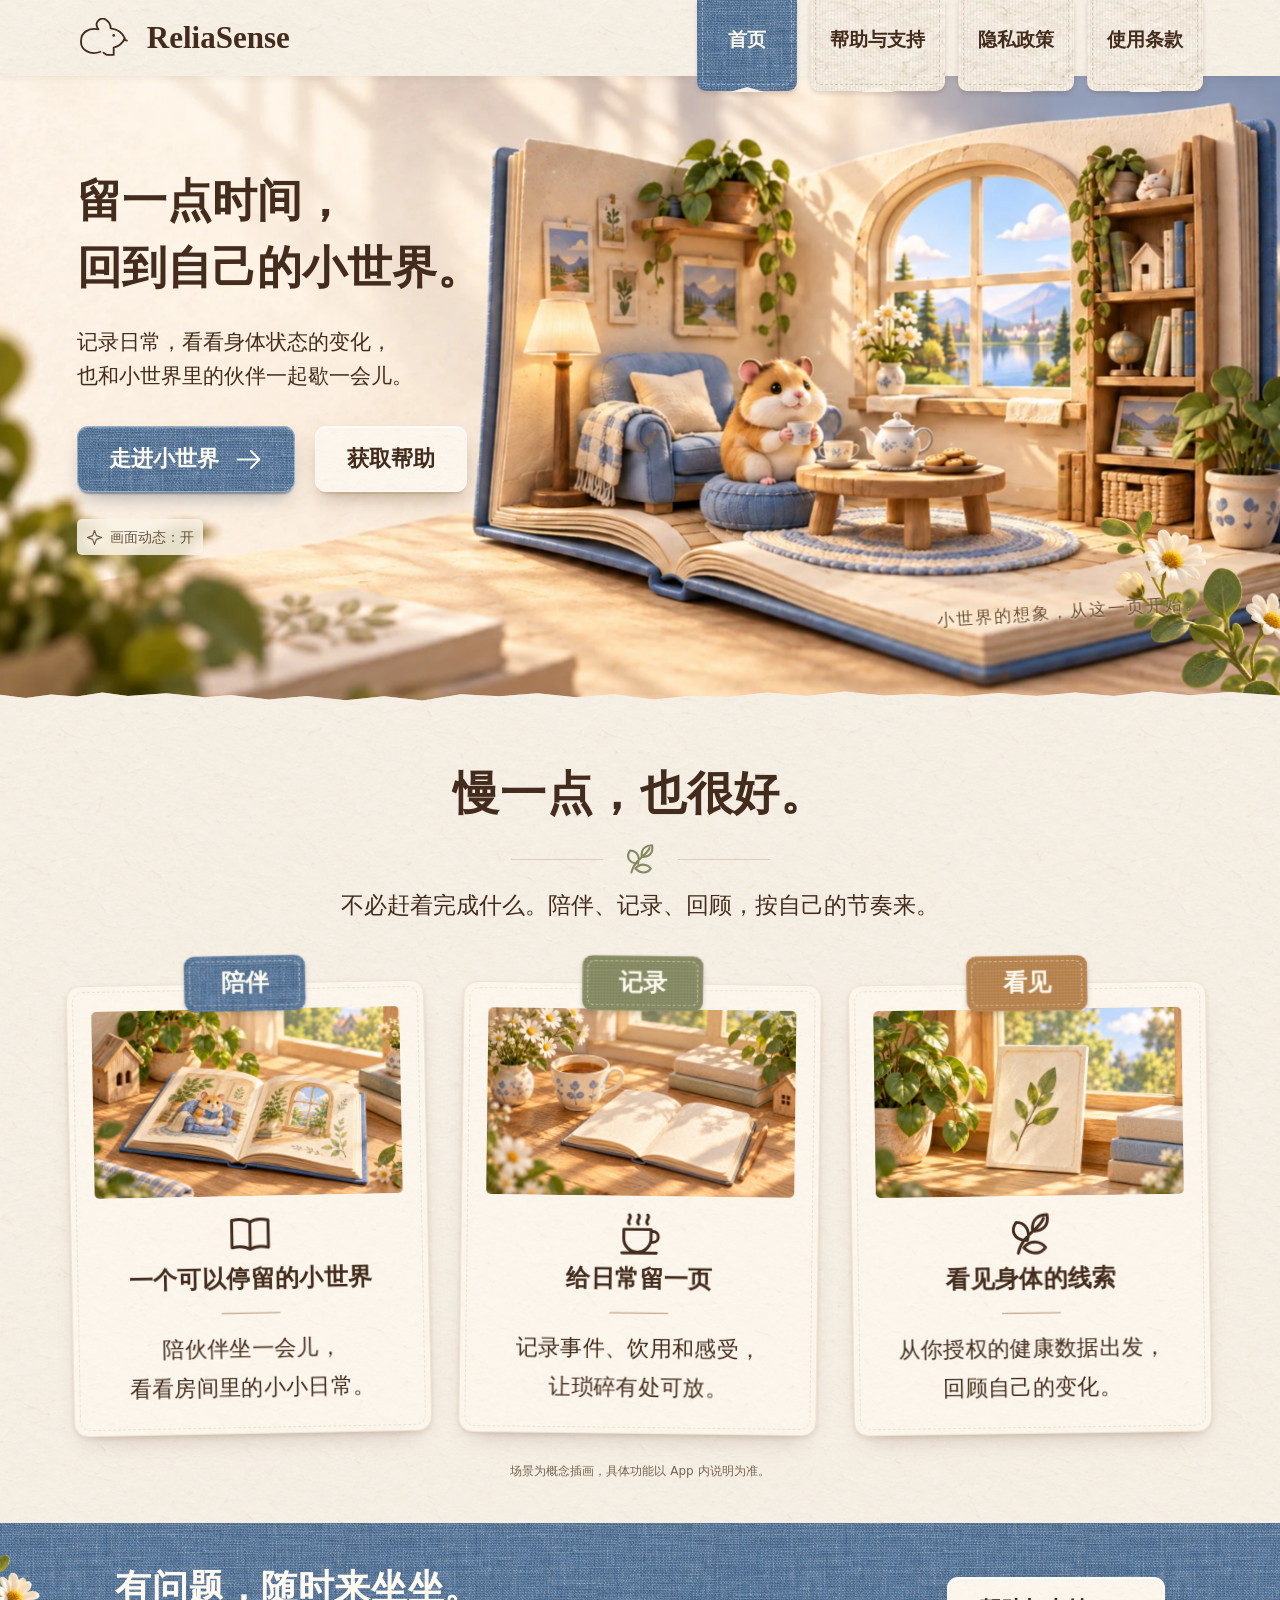
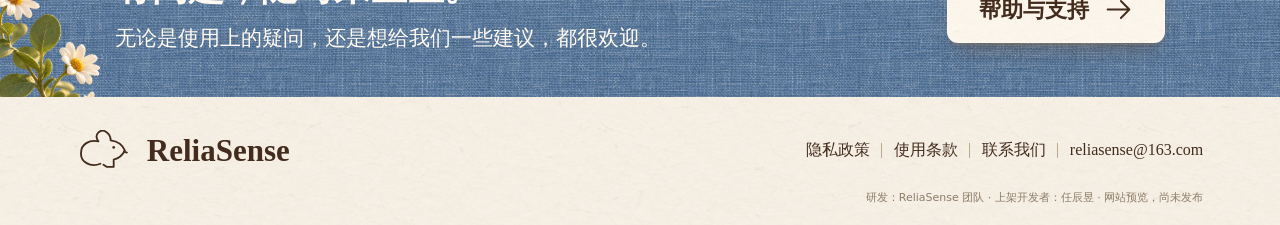
==== index.html @ 0015ffad "初始化独立 GitHub Pages 发布包" ====
<!doctype html>
<html lang="zh-CN"><head><meta charset="utf-8"><meta name="viewport" content="width=device-width,initial-scale=1"><meta name="theme-color" content="#f7f1e7"><meta name="description" content="给日常留一页，和伙伴一起歇一会儿。了解 ReliaSense，获取帮助与隐私说明。"><meta name="robots" content="noindex,nofollow"><title>回到自己的小世界 · ReliaSense</title><link rel="icon" href="./assets/favicon.svg" type="image/svg+xml"><link rel="stylesheet" href="./assets/site.css"><script defer src="./assets/site.js"></script></head>
<body data-page="home"><a class="skip-link" href="#main">跳到正文</a><header class="site-header"><div class="header-inner"><a class="brand" href="./" aria-label="ReliaSense 首页"><svg class="icon " viewBox="0 0 52 40" fill="none" stroke="currentColor" stroke-width="1.8" stroke-linecap="round" stroke-linejoin="round" aria-hidden="true"><path d="M23 33c-10 4-20-2-19-11 0-8 8-13 17-11-5-7 2-13 8-9 3 2 4 5 4 8 8 1 12 5 14 10-3 6-7 8-11 9v7h-7l-3-2"/><circle cx="36" cy="17" r="1.3" fill="currentColor" stroke="none"/><path d="m46 21 3 1"/></svg><span>ReliaSense</span></a><nav aria-label="主导航"><a class="bookmark selected" href="./" aria-current="page"><span>首页</span></a><a class="bookmark " href="./support/"><span>帮助与支持</span></a><a class="bookmark " href="./privacy/"><span>隐私政策</span></a><a class="bookmark " href="./terms/"><span>使用条款</span></a></nav></div></header>

<main id="main"><section class="hero scene" aria-labelledby="hero-title">
<div class="scene-art" aria-hidden="true"><img class="hero-image" src="./assets/hero-room.webp" width="1536" height="1024" alt="" fetchpriority="high"><div class="sun-dust"><i style="--i:0"></i><i style="--i:1"></i><i style="--i:2"></i><i style="--i:3"></i><i style="--i:4"></i><i style="--i:5"></i><i style="--i:6"></i><i style="--i:7"></i><i style="--i:8"></i></div><div class="steam"><i></i><i></i><i></i></div></div>
<img class="scene-foreground" src="./assets/foreground.webp" width="1024" height="1024" alt="" aria-hidden="true">
<div class="hero-content"><h1 id="hero-title">留一点时间，<br>回到自己的小世界。</h1><p>记录日常，看看身体状态的变化，<br class="desktop-break">也和小世界里的伙伴一起歇一会儿。</p><div class="hero-actions"><a href="#little-world" class="magnet blue" ><span class="button-surface"></span><span class="button-label">走进小世界<svg class="icon " viewBox="0 0 24 24" fill="none" stroke="currentColor" stroke-width="1.6" stroke-linecap="round" stroke-linejoin="round" aria-hidden="true"><path d="M3 12h18M14 5l7 7-7 7"/></svg></span></a><a href="./support/" class="magnet ivory" ><span class="button-surface"></span><span class="button-label">获取帮助</span></a></div><div class="motion-controls" hidden><button class="quiet-button" type="button" data-motion-toggle aria-pressed="true"><svg class="icon " viewBox="0 0 24 24" fill="none" stroke="currentColor" stroke-width="1.6" stroke-linecap="round" stroke-linejoin="round" aria-hidden="true"><path d="m12 2 2.6 7.4L22 12l-7.4 2.6L12 22l-2.6-7.4L2 12l7.4-2.6Z"/></svg><span data-motion-label>画面动态：开</span></button><button class="quiet-button tilt-button" type="button" data-tilt-toggle aria-pressed="false" aria-describedby="tilt-status"><svg class="icon " viewBox="0 0 24 24" fill="none" stroke="currentColor" stroke-width="1.6" stroke-linecap="round" stroke-linejoin="round" aria-hidden="true"><rect x="7" y="2" width="11" height="19" rx="2" transform="rotate(15 12 12)"/><path d="M2 8v6l3-2m17 4v-6l-3 2"/></svg><span>开启倾斜视角</span></button><p id="tilt-status" class="tilt-status" role="status"></p></div></div>
<p class="art-caption">小世界的想象，从这一页开始。</p>
</section>
<section class="features torn-paper" id="little-world" aria-labelledby="features-title"><div class="section-heading" data-reveal><h2 id="features-title">慢一点，也很好。</h2><div class="flourish"><svg class="icon " viewBox="0 0 24 24" fill="none" stroke="currentColor" stroke-width="1.6" stroke-linecap="round" stroke-linejoin="round" aria-hidden="true"><path d="M5 22C7 12 17 9 19 3M10 15C2 15 1 9 4 5c5 0 8 5 6 10Zm3-5c-1-7 4-9 8-9 1 6-2 9-8 9Zm-5 9c4-5 10-3 12 0-3 4-8 4-12 0Z"/></svg></div><p>不必赶着完成什么。陪伴、记录、回顾，按自己的节奏来。</p></div><div class="feature-grid">
<article class="feature-card" data-reveal style="--card-angle:-1.1deg;--reveal-delay:0ms"><div class="card-inner" data-tilt-card><span class="cloth-tab blue">陪伴</span><div class="card-art"><img src="./assets/companion.webp" width="1536" height="1024" alt="一本展开的小书，伙伴在窗边阅读" loading="lazy" decoding="async"></div><div class="card-copy"><svg class="icon " viewBox="0 0 24 24" fill="none" stroke="currentColor" stroke-width="1.6" stroke-linecap="round" stroke-linejoin="round" aria-hidden="true"><path d="M12 5c-3-2-6-2-10-1v15c4-1 7-1 10 1 3-2 6-2 10-1V4c-4-1-7-1-10 1Zm0 0v15"/></svg><h3>一个可以停留的小世界</h3><div class="tiny-rule"></div><p>陪伙伴坐一会儿，<br>看看房间里的小小日常。</p></div></div></article><article class="feature-card" data-reveal style="--card-angle:0.7deg;--reveal-delay:90ms"><div class="card-inner" data-tilt-card><span class="cloth-tab sage">记录</span><div class="card-art"><img src="./assets/journal.webp" width="1536" height="1024" alt="阳光下的茶杯、雏菊和打开的日记" loading="lazy" decoding="async"></div><div class="card-copy"><svg class="icon " viewBox="0 0 24 24" fill="none" stroke="currentColor" stroke-width="1.6" stroke-linecap="round" stroke-linejoin="round" aria-hidden="true"><path d="M3 9h15v5a7.5 7.5 0 0 1-15 0V9Zm15 1h1a3 3 0 0 1 0 6h-1M2 22h19M6 6c-2-2 2-3 0-5m5 5c-2-2 2-3 0-5m5 5c-2-2 2-3 0-5"/></svg><h3>给日常留一页</h3><div class="tiny-rule"></div><p>记录事件、饮用和感受，<br>让琐碎有处可放。</p></div></div></article><article class="feature-card" data-reveal style="--card-angle:-0.8deg;--reveal-delay:180ms"><div class="card-inner" data-tilt-card><span class="cloth-tab ochre">看见</span><div class="card-art"><img src="./assets/leaf.webp" width="1536" height="1024" alt="窗边的绿植和一张植物画" loading="lazy" decoding="async"></div><div class="card-copy"><svg class="icon " viewBox="0 0 24 24" fill="none" stroke="currentColor" stroke-width="1.6" stroke-linecap="round" stroke-linejoin="round" aria-hidden="true"><path d="M5 22C7 12 17 9 19 3M10 15C2 15 1 9 4 5c5 0 8 5 6 10Zm3-5c-1-7 4-9 8-9 1 6-2 9-8 9Zm-5 9c4-5 10-3 12 0-3 4-8 4-12 0Z"/></svg><h3>看见身体的线索</h3><div class="tiny-rule"></div><p>从你授权的健康数据出发，<br>回顾自己的变化。</p></div></div></article>
</div><p class="illustration-note">场景为概念插画，具体功能以 App 内说明为准。</p></section>
<section class="support-band" aria-labelledby="help-title"><img src="./assets/foreground.webp" width="1024" height="1024" alt="" aria-hidden="true" loading="lazy"><div><h2 id="help-title">有问题，随时来坐坐。</h2><p>无论是使用上的疑问，还是想给我们一些建议，都很欢迎。</p></div><a href="./support/" class="magnet ivory" ><span class="button-surface"></span><span class="button-label">帮助与支持<svg class="icon " viewBox="0 0 24 24" fill="none" stroke="currentColor" stroke-width="1.6" stroke-linecap="round" stroke-linejoin="round" aria-hidden="true"><path d="M3 12h18M14 5l7 7-7 7"/></svg></span></a></section></main>
<footer class="site-footer"><div class="footer-inner"><a class="brand" href="./"><svg class="icon " viewBox="0 0 52 40" fill="none" stroke="currentColor" stroke-width="1.8" stroke-linecap="round" stroke-linejoin="round" aria-hidden="true"><path d="M23 33c-10 4-20-2-19-11 0-8 8-13 17-11-5-7 2-13 8-9 3 2 4 5 4 8 8 1 12 5 14 10-3 6-7 8-11 9v7h-7l-3-2"/><circle cx="36" cy="17" r="1.3" fill="currentColor" stroke="none"/><path d="m46 21 3 1"/></svg><span>ReliaSense</span></a><div class="footer-links"><a href="./privacy/">隐私政策</a><a href="./terms/">使用条款</a><a href="./support/">联系我们</a><a href="mailto:reliasense@163.com">reliasense@163.com</a></div></div><p class="preview-caption">研发：ReliaSense 团队 · 上架开发者：任辰昱 · 网站预览，尚未发布</p></footer><div class="cursor-halo" aria-hidden="true"></div><div class="toast" role="status" aria-live="polite" aria-atomic="true"></div></body></html>
---- assets/site.css ----
:root{--paper:#f7f1e7;--surface:#fffaf1;--ink:#432c1d;--muted:#766451;--line:#dfd1be;--blue:#57749b;--sage:#83885e;--ochre:#b78148;--serif:'Songti SC','STSong','Noto Serif CJK SC',Georgia,serif;--sans:'PingFang SC','Microsoft YaHei',system-ui,sans-serif;--shadow:0 12px 24px -14px #70503965,0 2px 4px #70503922;--grain:url("data:image/svg+xml,%3Csvg xmlns='http://www.w3.org/2000/svg' width='180' height='180'%3E%3Cfilter id='n'%3E%3CfeTurbulence type='fractalNoise' baseFrequency='.78' numOctaves='3' stitchTiles='stitch'/%3E%3CfeColorMatrix type='saturate' values='0'/%3E%3C/filter%3E%3Cpath fill='%23000' opacity='.11' filter='url(%23n)' d='M0 0h180v180H0z'/%3E%3C/svg%3E");--cloth:repeating-linear-gradient(0deg,#fff1 0 1px,transparent 1px 3px),repeating-linear-gradient(90deg,#00000009 0 1px,transparent 1px 3px)}
*{box-sizing:border-box}html{scroll-behavior:smooth;scroll-padding-top:112px}body{margin:0;color:var(--ink);background:var(--paper);background-image:var(--grain);font-family:var(--sans);font-size:17px;line-height:1.8}h1,h2,h3,p{margin:0}h1,h2,h3{font-family:var(--serif);font-weight:700;line-height:1.45;letter-spacing:.015em}a{color:inherit;text-decoration:none}button,input{font:inherit;color:inherit}button{cursor:pointer}button,a,input{-webkit-tap-highlight-color:transparent}button:disabled{cursor:default;opacity:.55}img{display:block;max-width:100%;height:auto}svg{flex-shrink:0}.icon{display:inline-block;width:24px;height:24px;vertical-align:middle}a:focus-visible,button:focus-visible,summary:focus-visible,input:focus-visible{outline:3px solid var(--blue);outline-offset:6px}::selection{color:#fff;background:var(--blue)}[hidden]{display:none!important}.sr-only{position:absolute;width:1px;height:1px;overflow:hidden;clip-path:inset(50%);white-space:nowrap}.skip-link{position:fixed;top:8px;left:16px;transform:translateY(-160%);z-index:100;background:var(--paper);padding:8px 20px;border:2px solid var(--blue)}.skip-link:focus{transform:none}
.site-header{height:76px;position:relative;z-index:20;background:var(--paper);background-image:var(--grain);box-shadow:0 1px 8px #51361c18}.header-inner{height:100%;width:88%;max-width:1400px;margin:auto;display:flex;align-items:center;justify-content:space-between;gap:32px}.brand{display:inline-flex;align-items:center;gap:17px;white-space:nowrap;font-family:Georgia,var(--serif);font-weight:600;font-size:31px;line-height:1.2}.brand .icon{width:53px;height:41px}.site-header nav{display:flex;align-self:flex-start;gap:13px}.bookmark{position:relative;display:grid;place-items:center;min-width:100px;height:91px;padding:0 20px 10px;font-family:var(--serif);font-size:19px;font-weight:600;background-color:#ede2d0;background-image:var(--cloth),var(--grain);border-radius:0 0 9px 9px;filter:drop-shadow(0 3px 2px #442b1826);transform-origin:top center;transition:transform .4s cubic-bezier(.18,.8,.3,1.6),background-color .3s}.bookmark::before{content:'';position:absolute;inset:0 5px 6px;border:1px dashed #a38e705a;border-top:0;border-radius:0 0 6px 6px;pointer-events:none}.bookmark::after{content:'';position:absolute;bottom:-1px;width:34px;height:5px;left:calc(50% - 17px);background:var(--paper);clip-path:polygon(0 100%,50% 0,100% 100%)}.bookmark.selected{background-color:var(--blue);color:#fff9ee}.bookmark.selected::before{border-color:#ffffff6b}.bookmark:hover{transform:rotate(-2deg) translateY(4px)}
.hero{position:relative;height:49vw;min-height:600px;max-height:820px;overflow:hidden;isolation:isolate}.scene{--scene-x:0px;--scene-y:0px;--scene-r:0deg;--scroll-depth:0px}.scene-art{position:absolute;inset:0;z-index:-2;pointer-events:none;transform:translate3d(var(--scene-x),calc(var(--scene-y) + var(--scroll-depth)),0) scale(1.035);transform-origin:68% 60%}.hero-image{position:absolute;top:-5vw;width:100%;height:auto;max-width:none}.hero-content{position:relative;width:88%;max-width:1400px;margin:0 auto;padding-top:7.2vw;z-index:2;pointer-events:none}.hero-content>*{pointer-events:auto;width:fit-content;max-width:47%}.hero h1{font-size:clamp(42px,3.85vw,62px);line-height:1.5;letter-spacing:0}.hero-content>p{font-family:var(--serif);font-size:clamp(20px,1.65vw,26px);line-height:1.65;margin-top:22px}.hero-actions{display:flex;gap:20px;margin-top:32px;align-items:center}.magnet{display:inline-flex;position:relative;isolation:isolate;align-items:center;justify-content:center;min-height:66px;padding:15px 32px;border:0;background:none;font:600 22px/1.3 var(--serif);white-space:nowrap;touch-action:manipulation;--mx:0px;--my:0px;--tx:0px;--ty:0px}.button-surface{position:absolute;inset:0;z-index:-1;border:1px solid #ffffff65;border-radius:11px;background:var(--surface);background-image:var(--grain);box-shadow:inset 0 1px 1px #fff,0 4px 2px -2px #9b7d5145,0 11px 21px -8px #6d4d3280;transform:translate3d(var(--mx),var(--my),0);transition:box-shadow .25s}.blue .button-surface{background-color:var(--blue);background-image:var(--cloth),var(--grain);box-shadow:inset 0 1px 1px #ffffff45,0 4px 2px -2px #34476580,0 11px 21px -8px #3f4a5a7a}.blue{color:#fffaf2}.button-label{display:flex;gap:15px;align-items:center;transform:translate3d(var(--tx),var(--ty),0)}.button-label .icon{width:29px;height:29px}.magnet:active .button-surface{box-shadow:inset 0 2px 5px #70503935,0 2px 4px #70503940}.magnet:hover .button-surface{filter:brightness(1.025)}.motion-controls{display:flex;flex-wrap:wrap;gap:4px 18px;margin-top:27px}.quiet-button{display:inline-flex;gap:7px;align-items:center;border:0;background:transparent;padding:5px 0;color:#66533e;font:14px/1.5 var(--sans);min-height:36px}.quiet-button .icon{width:17px;height:17px}.quiet-button:hover{color:var(--blue)}.tilt-button{display:none}.tilt-status{font-size:12px;line-height:1.7;flex-basis:100%;max-width:340px}.tilt-status:empty{display:none}.art-caption{position:absolute;bottom:7%;right:6%;z-index:3;font-family:var(--serif);font-size:17px;letter-spacing:.12em;transform:rotate(-4deg);color:#6f4c30;text-shadow:0 1px 3px #fff9e5}.scene-foreground{position:absolute;z-index:1;pointer-events:none;width:24%;right:-7%;bottom:-13%;transform:translate3d(calc(var(--scene-x) * -2),calc(var(--scene-y) * -1.5),0) rotate(var(--scene-r));filter:blur(.7px)}
.sun-dust{position:absolute;inset:0;overflow:hidden}.sun-dust i{position:absolute;width:3px;height:3px;left:calc(44% + var(--i) * 5%);top:calc(17% + var(--i) * 7%);border-radius:50%;background:#fffbd5;box-shadow:0 0 5px 2px #fff6d380;opacity:.35;animation:dust 8s calc(var(--i) * -.87s) ease-in-out infinite}.steam{position:absolute;left:67.8%;top:56%;width:6%;height:12%;transform:rotate(-4deg)}.steam i{position:absolute;bottom:0;width:10px;height:38px;border-radius:50%;border-left:3px solid #fffaf0;filter:blur(3px);opacity:0;animation:steam 4.8s infinite}.steam i:nth-child(2){left:12px;animation-delay:1.6s}.steam i:nth-child(3){left:24px;animation-delay:3.2s}@keyframes steam{0%{opacity:0;transform:translate(0,12px) scale(.6)}25%{opacity:.55}100%{opacity:0;transform:translate(12px,-50px) scale(1.4)}}@keyframes dust{0%,100%{transform:translate3d(0,0,0);opacity:.15}50%{transform:translate3d(12px,-27px,0);opacity:.6}}
.torn-paper{position:relative;background:var(--paper);background-image:var(--grain)}.torn-paper::before{content:'';position:absolute;top:-14px;left:0;right:0;height:16px;background:inherit;clip-path:polygon(0 35%,2% 55%,4% 33%,6% 45%,8% 20%,10% 43%,13% 25%,16% 50%,18% 36%,21% 65%,24% 42%,27% 69%,30% 44%,33% 70%,36% 31%,39% 44%,42% 26%,45% 50%,48% 31%,51% 65%,54% 41%,57% 48%,60% 20%,63% 43%,66% 15%,69% 40%,72% 29%,75% 46%,78% 24%,81% 43%,84% 20%,87% 43%,90% 14%,93% 38%,96% 17%,100% 40%,100% 100%,0 100%)}.features{padding:58px 5.5% 40px;scroll-margin-top:20px}.section-heading{text-align:center}.section-heading h2{font-size:46px}.section-heading>p{font-family:var(--serif);font-size:23px;margin-top:10px}.flourish{display:flex;justify-content:center;align-items:center;gap:22px;color:var(--sage);margin-top:16px}.flourish::before,.flourish::after{content:'';width:92px;height:1px;background:#c1af9180}.flourish .icon{width:31px;height:31px}.feature-grid{max-width:1400px;margin:57px auto 0;display:grid;grid-template-columns:repeat(3,minmax(0,1fr));gap:32px}.feature-card{perspective:1000px;min-width:0}.card-inner{position:relative;background:var(--surface);background-image:var(--grain);border:1px solid #efe3d3;border-radius:14px;padding:25px 24px 30px;box-shadow:var(--shadow);transform:rotate(var(--card-angle)) rotateX(var(--rx,0deg)) rotateY(var(--ry,0deg));transform-style:preserve-3d;transition:box-shadow .3s}.card-inner::after{content:'';position:absolute;inset:5px;border:1px dashed #d7c4a966;pointer-events:none;border-radius:10px}.cloth-tab{position:absolute;z-index:2;top:-22px;left:50%;transform:translateX(-50%) translateZ(25px);padding:12px 36px;border-radius:10px;color:#fffbf0;font:600 23px/1.3 var(--serif);background-image:var(--cloth),var(--grain);box-shadow:0 3px 5px #38281730}.cloth-tab::before{content:'';position:absolute;inset:5px;border:1px dashed #f8f1d999;border-radius:7px}.cloth-tab.blue{background-color:var(--blue)}.cloth-tab.sage{background-color:var(--sage)}.cloth-tab.ochre{background-color:var(--ochre)}.card-art{overflow:hidden;border-radius:5px;aspect-ratio:1.65;background:#ede1cb}.card-art img{width:100%;height:100%;object-fit:cover;transition:transform .8s cubic-bezier(.2,.65,.3,1)}.card-copy{position:relative;z-index:1;text-align:center;padding-top:17px;transform:translateZ(15px)}.card-copy>.icon{width:43px;height:43px;margin-bottom:5px}.card-copy h3{font-size:clamp(23px,1.85vw,29px);white-space:nowrap;letter-spacing:0}.tiny-rule{height:1px;width:58px;background:#b79975;margin:16px auto}.card-copy p{font-family:var(--serif);font-size:22px;line-height:1.7}.illustration-note{text-align:center;font-size:12px;color:var(--muted);margin-top:27px}.support-band{position:relative;overflow:hidden;display:flex;align-items:center;justify-content:space-between;gap:36px;padding:39px max(9%,calc((100vw - 1250px) / 2));color:#fffaf2;background-color:var(--blue);background-image:var(--cloth),var(--grain)}.support-band>img{position:absolute;width:240px;left:-88px;bottom:-84px;pointer-events:none;transform:rotate(16deg)}.support-band>div{position:relative}.support-band h2{font-size:36px}.support-band p{font-family:var(--serif);font-size:21px;margin-top:6px}.support-band .magnet{flex-shrink:0;color:var(--ink)}.site-footer{position:relative;padding:33px 6% 17px;background-image:var(--grain)}.footer-inner{max-width:1400px;margin:auto;display:flex;justify-content:space-between;align-items:center;gap:30px}.footer-links{display:flex;gap:24px;align-items:center;flex-wrap:wrap;font-family:var(--serif);font-size:16px}.footer-links a+a{position:relative}.footer-links a+a::before{content:'';position:absolute;left:-13px;top:7px;width:1px;height:15px;background:#bdaa90}.footer-links a:hover{color:var(--blue)}.preview-caption{max-width:1400px;margin:17px auto 0;font-size:11px;text-align:right;color:#8d7c67}
.support-hero{position:relative;isolation:isolate;min-height:430px;overflow:hidden}.support-image{position:absolute;width:100%;max-width:none;top:-14vw}.support-intro{width:88%;max-width:1400px;margin:auto;padding:66px 0 61px}.support-intro h1{font-size:clamp(37px,3.7vw,58px)}.support-intro>p{font-family:var(--serif);font-size:25px;margin-top:8px}.contact-paper{display:flex;align-items:center;gap:28px;margin-top:33px;padding:25px 29px;width:fit-content;background:var(--surface);background-image:var(--grain);border:1px solid #fff4dc;border-radius:13px;box-shadow:var(--shadow)}.contact-symbol{width:60px;height:50px}.contact-address{border-left:1px solid #c9b89e;padding-left:28px}.contact-address h2{font-size:23px;line-height:1.4}.contact-address a{font-family:Georgia,serif;font-size:26px;line-height:1.3}.contact-address a:hover{text-decoration:underline}.contact-actions{display:flex;gap:16px;margin-left:28px}.contact-actions .magnet{font-size:21px;min-height:58px;padding:13px 30px}.faq-section{padding:36px 6% 60px}.faq-top,.faq-filters,.faq-list,.faq-count,.empty-state,.support-note{max-width:1400px;margin-inline:auto}.faq-top{display:flex;align-items:center;justify-content:space-between;gap:24px}.faq-top h2{font-size:39px}.faq-search{display:flex;align-items:center;gap:10px;border-bottom:1px solid #bfa88a;padding:5px 1px;max-width:290px;color:var(--muted)}.faq-search .icon{width:19px;height:19px}.faq-search input{border:0;background:transparent;width:100%;min-width:0;font-size:15px;line-height:2.2}.faq-search input:focus-visible{outline-offset:2px}.faq-filters{display:flex;gap:12px;margin-top:20px}.faq-filters button{flex:1;padding:11px 14px;border:1px solid #eee1ce;border-radius:7px;background-color:var(--surface);background-image:var(--cloth),var(--grain);box-shadow:0 3px 7px #76513316;font:19px/1.5 var(--serif);transition:background-color .25s,transform .3s}.faq-filters [aria-pressed=true]{color:#fff9f0;background-color:var(--blue)}.faq-filters button:hover{transform:translateY(-2px)}.faq-count{font-size:12px;color:var(--muted);margin-top:17px;margin-bottom:5px}.faq-item{border-bottom:1px dashed #cdbda4;scroll-margin-top:95px}.faq-item summary{list-style:none;font-family:var(--serif);font-weight:600;font-size:22px;line-height:1.6;cursor:pointer;padding:20px 25px;display:flex;align-items:center;justify-content:space-between;gap:20px}.faq-item summary::-webkit-details-marker{display:none}.faq-item summary .icon{transition:transform .25s}.faq-item[open]{margin:3px 0 6px;border:1px solid #eadfce;border-radius:12px;background:var(--surface);background-image:var(--grain);box-shadow:0 3px 12px #67472808}.faq-item[open] summary{padding-bottom:10px}.faq-item[open] summary .icon{transform:rotate(180deg)}.faq-answer{padding:0 25px 23px;font-size:17px;line-height:1.95;color:#61503e}.faq-answer a,.legal-paper a{color:#466488;text-decoration:underline;text-underline-offset:4px;text-decoration-thickness:1px}.empty-state{text-align:center;padding:40px;font-family:var(--serif)}.empty-state>.icon{width:40px;height:40px;margin-bottom:8px;color:var(--sage)}.text-button{padding:0;background:transparent;border:0;border-bottom:1px solid;color:var(--blue)}.support-note{border-top:1px solid var(--line);margin-top:50px;padding-top:38px;text-align:center}.support-note h3{font-size:26px}.support-note p{font-size:16px;margin-top:10px;color:var(--muted)}.support-note a{display:inline-flex;gap:8px;align-items:center;color:var(--blue);margin-top:14px;font-size:15px}.support-note .icon{width:21px;height:21px}
.legal-layout{display:grid;grid-template-columns:245px minmax(0,1fr);gap:34px;max-width:1400px;width:88%;margin:35px auto 65px;align-items:start}.toc{position:sticky;top:35px;margin-top:50px}.toc summary{display:none}.toc nav{display:flex;flex-direction:column;gap:10px}.toc a{display:flex;align-items:flex-start;gap:8px;font-family:var(--serif);font-size:19px;padding:9px 8px;border-left:3px solid transparent;color:#7b6852;line-height:1.6}.toc a span{font:11px/2.8 var(--sans);color:#a08a6d}.toc a:hover,.toc a.current{color:var(--blue);border-left-color:var(--blue);background:#5d789507}.legal-paper{background:var(--surface);background-image:var(--grain);padding:23px 5.5% 40px;border-radius:12px;border:1px solid #eee4d6;box-shadow:0 5px 24px #694c2910;min-width:0;position:relative}.legal-paper::after{content:'';position:absolute;right:6px;top:12px;bottom:12px;border-right:1px dashed #d9c7ae88;pointer-events:none}.document-header h1{font-size:51px;line-height:1.45}.document-version{color:#918474;font-family:var(--serif);font-size:17px;margin-top:1px}.draft-notice{display:flex;gap:13px;align-items:flex-start;padding:16px 18px;border:1px solid #bbcadc;border-radius:10px;background:#e6ebf1bb;margin:17px 0 25px;color:#426080;font-size:15px;line-height:1.8}.draft-notice .icon{width:26px;height:26px;margin-top:1px}.legal-section{border-top:1px solid var(--line);padding-top:26px;margin-top:27px;scroll-margin-top:28px}.legal-section h2{font-size:29px;line-height:1.5;margin-bottom:13px;display:flex;gap:12px;align-items:baseline}.chapter-number{font:14px/1.4 var(--sans);color:#998469;letter-spacing:.08em}.legal-section p{font-size:17px;line-height:2;overflow-wrap:anywhere;color:#564838}.legal-section p+p{margin-top:15px}.back-top{display:inline-flex;gap:10px;align-items:center;font-size:14px;margin-top:35px}.back-top .icon{width:19px;transform:rotate(-90deg)}
.cursor-halo{pointer-events:none;position:fixed;z-index:90;top:0;left:0;width:31px;height:31px;border:1px solid #b59b6d99;border-radius:50%;background:#ffe6a11a;opacity:0;transition:width .22s,height .22s,background-color .22s,opacity .2s;margin:-15px 0 0 -15px}.cursor-halo.active{opacity:1}.cursor-halo.over-control{width:45px;height:45px;background:#9baeca22;margin:-22px 0 0 -22px;border-color:#6b84a080}.cursor-ripple{pointer-events:none;position:fixed;z-index:89;border:1px solid #b29b7377;width:18px;height:18px;border-radius:50%;margin:-9px;animation:ripple .85s ease-out forwards}@keyframes ripple{to{transform:scale(4);opacity:0}}.toast{position:fixed;z-index:100;left:50%;bottom:24px;max-width:calc(100% - 32px);width:max-content;padding:12px 22px;border:1px solid #d7c4a9;border-radius:10px;background:var(--surface);background-image:var(--grain);box-shadow:var(--shadow);font-size:14px;opacity:0;transform:translate(-50%,20px);transition:.25s;pointer-events:none}.toast.visible{opacity:1;transform:translate(-50%,0)}
@media(hover:hover) and (pointer:fine){.feature-card:hover .card-art img{transform:scale(1.045)}.feature-card:hover .card-inner{box-shadow:0 20px 40px -20px #6e512c66,0 6px 9px #78512c22}.tilt-button{display:none}}
@media(hover:none),(pointer:coarse){.tilt-button{display:inline-flex}.cursor-halo{display:none}.bookmark:hover{transform:none}.faq-filters button:hover{transform:none}}
@media(min-width:1600px){.hero-content{padding-top:115px}.hero-image{top:-80px}.support-image{top:-240px}}
@media(max-width:1100px) and (min-width:721px){.header-inner{width:91%;gap:18px}.brand{font-size:28px;gap:10px}.brand .icon{width:46px}.bookmark{padding-inline:14px;min-width:80px;font-size:17px}.site-header nav{gap:10px}.hero-content{width:91%;padding-top:86px}.hero{min-height:560px}.hero-content>*{max-width:49%}.hero h1{font-size:39px}.hero-content>p{font-size:19px}.hero-actions{gap:14px}.hero-actions .magnet{padding:14px 22px;font-size:19px;min-height:59px}.hero-image{width:110%;left:-5%;top:-26px}.feature-grid{gap:19px}.card-inner{padding:22px 15px}.card-copy h3{font-size:21px;white-space:normal}.card-copy p{font-size:19px}.cloth-tab{font-size:21px;padding:11px 29px}.support-band{padding-inline:7%}.support-band h2{font-size:29px}.support-band p{font-size:17px}.support-band .magnet{font-size:20px;padding-inline:23px}.footer-inner{align-items:flex-start}.footer-links{justify-content:flex-end;max-width:440px;gap:13px 23px}.contact-actions{margin-left:0}.contact-paper{gap:18px;padding:21px}.contact-symbol{width:42px}.contact-address{padding-left:20px}.contact-address a{font-size:23px}.contact-actions .magnet{padding:12px 23px;font-size:19px}.legal-layout{width:92%;grid-template-columns:205px minmax(0,1fr);gap:18px}.toc a{font-size:17px}.legal-paper{padding-inline:5%}}
@media(max-width:720px){html{scroll-padding-top:20px}body{font-size:16px}.site-header{height:auto}.header-inner{width:100%;flex-direction:column;gap:0}.brand{font-size:28px;gap:12px}.brand .icon{width:45px;height:35px}.site-header .brand{height:67px}.site-header nav{align-self:stretch;justify-content:center;gap:8px;padding:0 12px}.bookmark{height:57px;padding:0 11px 6px;font-size:15px;min-width:0;flex:1;max-width:145px;border-radius:5px 5px 8px 8px}.bookmark::before{border-top:1px dashed #a38e705a;inset:4px 4px 5px}.hero{height:750px;min-height:0;max-height:none}.hero-content{width:100%;padding:47px 24px 0;text-align:center}.hero-content>*{max-width:100%;margin-inline:auto;pointer-events:auto}.hero h1{font-size:34px;line-height:1.5;letter-spacing:0}.hero-content>p{margin-top:17px;font-size:18px;line-height:1.8}.desktop-break{display:none}.hero-actions{justify-content:center;gap:16px;margin-top:25px}.magnet{font-size:19px;min-height:56px;padding:14px 23px}.button-label{gap:10px}.button-label .icon{width:25px;height:25px}.motion-controls{justify-content:center;gap:4px 15px;margin-top:18px}.quiet-button{font-size:12px}.quiet-button .icon{width:16px;height:16px}.tilt-status{max-width:290px;font-size:11px}.hero .scene-art{inset:310px 0 0;transform:translate3d(var(--scene-x),var(--scene-y),0) scale(1.035)}.hero-image{top:0;left:-52%;width:161%;max-width:none}.hero .scene-art::before{content:'';position:absolute;z-index:1;top:-1px;left:0;right:0;height:90px;background:linear-gradient(var(--paper),transparent);pointer-events:none}.scene-foreground{width:43%;right:-15%;bottom:-3%}.art-caption{bottom:28px;right:24px;font-size:12px;transform:rotate(-3deg);letter-spacing:.08em}.steam{top:48%;left:66%}.features{padding:41px 22px 28px}.section-heading h2{font-size:32px}.section-heading>p{font-size:18px;max-width:320px;margin:12px auto 0;line-height:1.8}.flourish{margin-top:12px;gap:18px}.flourish::before,.flourish::after{width:60px}.flourish .icon{width:26px;height:26px}.feature-grid{grid-template-columns:1fr;gap:46px;max-width:440px;margin-top:48px}.card-inner{padding:23px 20px 28px}.card-art{aspect-ratio:1.65}.card-copy{padding-top:18px}.card-copy>.icon{width:37px;height:37px}.card-copy h3{font-size:24px;white-space:normal}.card-copy p{font-size:20px}.cloth-tab{font-size:21px;padding:11px 34px}.tiny-rule{margin:12px auto}.illustration-note{font-size:11px;max-width:290px;margin:27px auto 0}.support-band{flex-direction:column;gap:22px;padding:37px 26px 39px;text-align:center}.support-band h2{font-size:28px}.support-band p{font-size:18px;line-height:1.8;margin-top:12px;max-width:390px}.support-band>img{width:210px;left:-108px;bottom:-85px}.support-band .magnet{font-size:20px;min-height:58px}.site-footer{padding:29px 22px 15px}.footer-inner{flex-direction:column;gap:22px;align-items:center}.footer-links{gap:9px 26px;justify-content:center;font-size:15px}.footer-links a:last-child{flex-basis:100%;text-align:center}.footer-links a:last-child::before{display:none}.preview-caption{text-align:center;margin-top:19px;font-size:10px}.support-hero{min-height:550px}.support-intro{width:100%;padding:43px 24px 32px}.support-intro h1{font-size:32px;line-height:1.5;max-width:340px}.support-intro>p{font-size:18px;line-height:1.8;max-width:240px;margin-top:12px}.support-hero .scene-art{inset:50px 0 0}.support-image{width:220%;left:-118%;top:34px}.contact-paper{position:relative;flex-wrap:wrap;gap:12px 15px;margin-top:116px;padding:19px 20px;width:100%;max-width:490px}.contact-symbol{width:40px;height:37px}.contact-address{padding-left:16px;flex:1}.contact-address h2{font-size:19px}.contact-address a{font-size:21px}.contact-actions{width:100%;margin:6px 0 0;gap:14px}.contact-actions .magnet{flex:1;min-height:51px;font-size:18px;padding:12px 19px}.faq-section{padding:29px 23px 42px}.faq-top{align-items:flex-start;flex-direction:column;gap:15px}.faq-top h2{font-size:30px}.faq-search{max-width:none;width:100%}.faq-filters{flex-wrap:wrap;gap:9px;margin-top:20px}.faq-filters button{flex:0 1 auto;padding:8px 12px;font-size:16px;min-height:43px}.faq-item summary{font-size:19px;padding:17px 10px;gap:12px}.faq-item summary .icon{width:20px;height:20px}.faq-item[open] summary{padding-inline:15px}.faq-answer{padding:0 15px 20px;font-size:16px;line-height:1.95}.faq-count{margin-top:18px;margin-bottom:8px}.empty-state{padding:35px 12px}.support-note{margin-top:35px;padding-top:28px}.support-note h3{font-size:23px}.support-note p{font-size:15px}.support-note br{display:none}.legal-layout{width:auto;margin:30px 17px 40px;display:block}.toc{position:relative;top:auto;margin:0 2px 18px}.toc details{border-bottom:1px solid var(--line)}.toc summary{display:flex;justify-content:space-between;align-items:center;font-family:var(--serif);font-size:19px;padding:8px 7px 14px;cursor:pointer;list-style:none}.toc summary::-webkit-details-marker{display:none}.toc nav{display:grid;grid-template-columns:1fr 1fr;gap:1px;padding-bottom:15px}.toc a{padding:8px 6px;font-size:14px;gap:5px;line-height:1.5}.toc a span{font-size:10px;line-height:2.2}.legal-paper{padding:22px 21px 32px;border-radius:9px}.document-header h1{font-size:35px}.document-version{font-size:15px;margin-top:5px}.draft-notice{padding:13px 12px;gap:9px;font-size:13px;margin:17px 0 22px;line-height:1.8}.draft-notice .icon{width:21px;height:21px;margin-top:2px}.legal-section{padding-top:23px;margin-top:24px;scroll-margin-top:22px}.legal-section h2{font-size:23px;gap:9px}.chapter-number{font-size:12px}.legal-section p{font-size:16px;line-height:2}.legal-section p+p{margin-top:14px}.back-top{font-size:13px}.toast{bottom:16px;font-size:13px;padding:10px 15px}}
@media(max-width:370px){.hero-content{padding-inline:18px}.hero h1{font-size:30px}.hero-content>p{font-size:17px}.hero-actions .magnet{font-size:17px;padding-inline:20px}.hero{height:700px}.hero-image{width:167%;left:-58%;top:15px}.bookmark{font-size:14px;padding-inline:7px}.site-header nav{gap:6px}.contact-address a{font-size:19px}.contact-paper{padding:17px 14px}.contact-symbol{width:32px}.contact-address{padding-left:12px}.support-intro h1{font-size:30px}.legal-paper{padding-inline:17px}.card-copy h3{font-size:22px}}
html[data-motion=off]{scroll-behavior:auto}html[data-motion=off] *,html[data-motion=off] *::before,html[data-motion=off] *::after{animation:none!important;transition:none!important}html[data-motion=off] .scene-art,html[data-motion=off] .scene-foreground,html[data-motion=off] .button-label,html[data-motion=off] .button-surface{transform:none}html[data-motion=off] .scene-foreground{transform:rotate(0)}html[data-motion=off] .cursor-halo,html[data-motion=off] .cursor-ripple,html[data-motion=off] .sun-dust,html[data-motion=off] .steam{display:none}html[data-motion=off] .card-inner{transform:rotate(var(--card-angle))}html[data-motion=off] .bookmark:hover,html[data-motion=off] .faq-filters button:hover,html[data-motion=off] .feature-card:hover .card-art img{transform:none}
@media(prefers-reduced-motion:reduce){html{scroll-behavior:auto}*,*::before,*::after{animation:none!important;transition:none!important}.scene-art,.scene-foreground,.button-surface,.button-label{transform:none!important}.cursor-halo,.cursor-ripple,.sun-dust,.steam{display:none!important}.card-inner{transform:rotate(var(--card-angle))!important}.bookmark:hover,.feature-card:hover .card-art img{transform:none!important}}
@media print{.site-header,.site-footer,.toc,.cursor-halo,.toast,.back-top{display:none}.legal-layout{display:block;margin:0;width:100%;max-width:none}.legal-paper{box-shadow:none;border:0;padding:0;background:white}body{background:white;color:black}.legal-section{break-inside:avoid}.legal-section p{color:black}a{overflow-wrap:anywhere}}
/* Keep the headline within the empty paper area at laptop and wide sizes. */
@media(min-width:1101px){.hero h1{font-size:clamp(42px,3.5vw,57px)}.hero-image{left:2%;width:100%}}
.quiet-button{padding:5px 9px;border-radius:5px;background:#faf3e6dd}.art-caption{bottom:12%}
@media(max-width:720px){.art-caption{bottom:28px}.quiet-button{background:transparent;padding:5px 0}}
/* Generated tactile material assets; all typography and controls remain native HTML. */
:root{--paper-texture:url('./paper-texture.webp');--blue-texture:url('./cloth-texture.webp')}
body,.site-header,.torn-paper,.site-footer{background-image:var(--paper-texture);background-size:540px auto}
.legal-paper,.card-inner,.contact-paper,.faq-item[open],.button-surface,.toast{background-image:linear-gradient(#fffaf16b,#fffaf16b),var(--paper-texture);background-size:auto,480px auto}
.bookmark{background-image:var(--cloth),var(--paper-texture);background-size:auto,400px auto}
.bookmark.selected,.blue .button-surface,.cloth-tab.blue,.support-band,.faq-filters [aria-pressed=true]{background-image:var(--blue-texture);background-size:370px auto}
html[data-page-hidden=true] *,html[data-page-hidden=true] *::before,html[data-page-hidden=true] *::after{animation-play-state:paused!important}
@media print{body,.legal-paper{background:white}}
body,.site-header,.torn-paper,.site-footer{background-image:linear-gradient(#f7f1e7a6,#f7f1e7a6),var(--paper-texture);background-size:auto,540px auto}
.legal-paper,.card-inner,.contact-paper,.faq-item[open],.button-surface,.toast{background-image:linear-gradient(#fffaf1b8,#fffaf1b8),var(--paper-texture)}
.blue .button-surface{background-image:var(--blue-texture)}
@media(min-width:721px){.support-image{width:85%;left:auto;right:0;mask-image:linear-gradient(to right,transparent,#000 18%)}}
@media print{body,.legal-paper{background:white}}
@media(max-width:720px){.bookmark{font-size:clamp(12px,3.6vw,14px);padding-inline:4px;white-space:nowrap}.desktop-break{display:inline}.tilt-button{display:inline-flex}}
.mobile-break{display:none}
@media(max-width:720px){.mobile-break{display:inline}.support-image{mask-image:linear-gradient(to bottom,transparent,#000 20%)}.support-intro>p{max-width:none}}
@media(max-width:720px){.quiet-button{min-height:44px}}
@media(min-width:721px) and (max-width:1100px){.hero h1{font-size:clamp(32px,3.6vw,39px)}.hero-image{left:3%;width:112%}}
@media(min-width:721px) and (max-width:1100px){.hero h1{font-size:clamp(30px,3.6vw,39px)}.hero-image{left:1.5%}}
@media(min-width:1101px){.support-intro>p{font-size:31px}.contact-paper{width:min(970px,100%);gap:25px;padding:25px 32px}.contact-symbol{width:72px;height:59px}.contact-address{padding-left:24px}.contact-address a{font-size:32px}.contact-actions{margin-left:0;gap:18px}.contact-actions .magnet{min-width:180px;min-height:64px;font-size:23px;padding-inline:25px}}
@media(min-width:1101px){.contact-actions{margin-left:auto}}
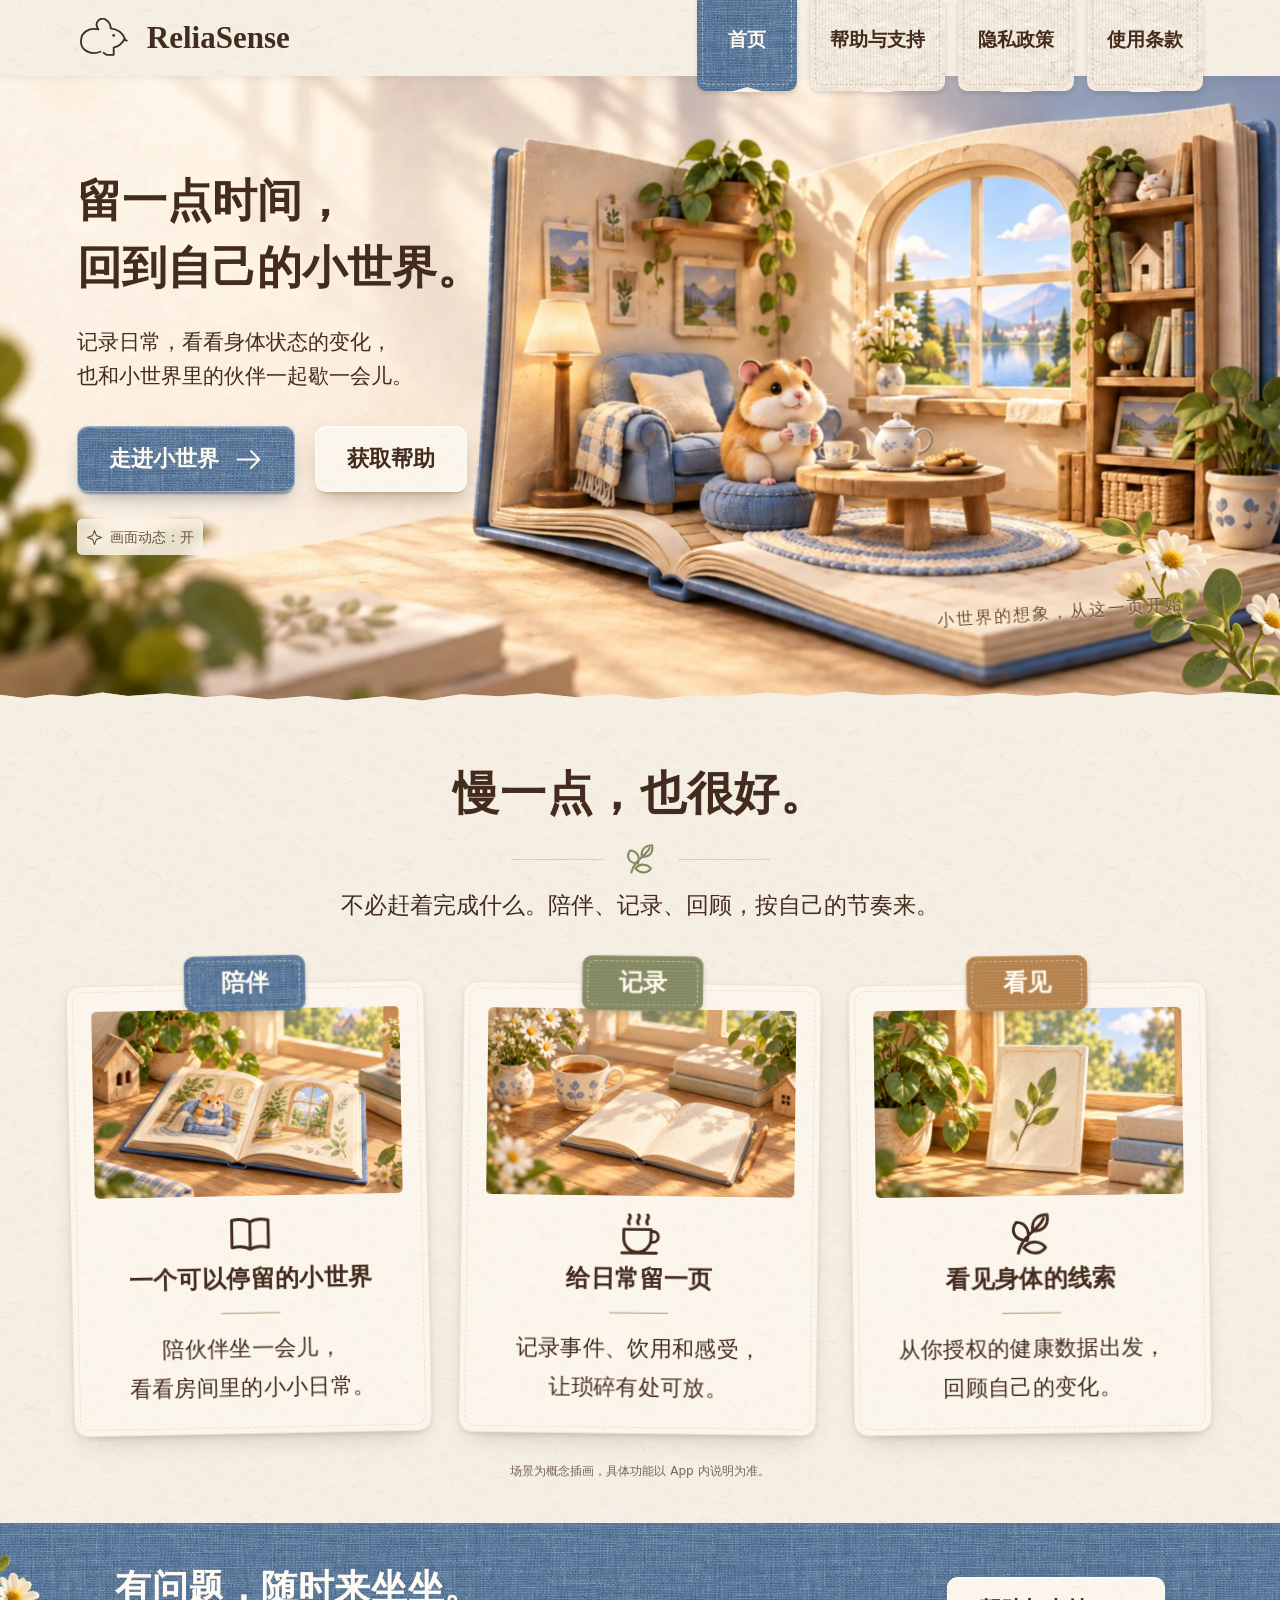
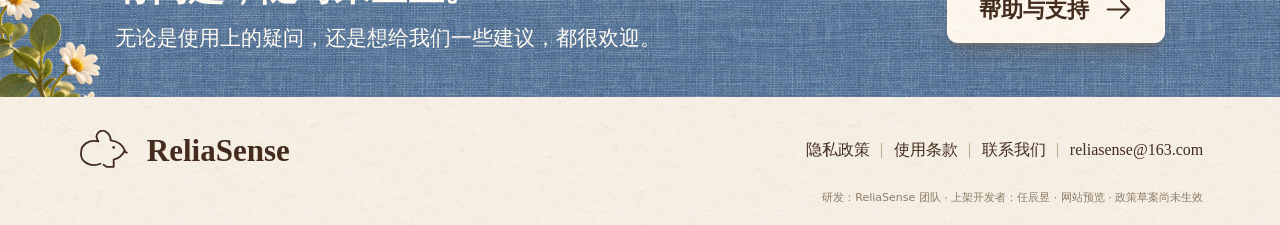
==== commit 795bdec3: "修正页脚政策草案状态说明" ====
--- a/index.html
+++ b/index.html
@@ -12,4 +12,4 @@
 <article class="feature-card" data-reveal style="--card-angle:-1.1deg;--reveal-delay:0ms"><div class="card-inner" data-tilt-card><span class="cloth-tab blue">陪伴</span><div class="card-art"><img src="./assets/companion.webp" width="1536" height="1024" alt="一本展开的小书，伙伴在窗边阅读" loading="lazy" decoding="async"></div><div class="card-copy"><svg class="icon " viewBox="0 0 24 24" fill="none" stroke="currentColor" stroke-width="1.6" stroke-linecap="round" stroke-linejoin="round" aria-hidden="true"><path d="M12 5c-3-2-6-2-10-1v15c4-1 7-1 10 1 3-2 6-2 10-1V4c-4-1-7-1-10 1Zm0 0v15"/></svg><h3>一个可以停留的小世界</h3><div class="tiny-rule"></div><p>陪伙伴坐一会儿，<br>看看房间里的小小日常。</p></div></div></article><article class="feature-card" data-reveal style="--card-angle:0.7deg;--reveal-delay:90ms"><div class="card-inner" data-tilt-card><span class="cloth-tab sage">记录</span><div class="card-art"><img src="./assets/journal.webp" width="1536" height="1024" alt="阳光下的茶杯、雏菊和打开的日记" loading="lazy" decoding="async"></div><div class="card-copy"><svg class="icon " viewBox="0 0 24 24" fill="none" stroke="currentColor" stroke-width="1.6" stroke-linecap="round" stroke-linejoin="round" aria-hidden="true"><path d="M3 9h15v5a7.5 7.5 0 0 1-15 0V9Zm15 1h1a3 3 0 0 1 0 6h-1M2 22h19M6 6c-2-2 2-3 0-5m5 5c-2-2 2-3 0-5m5 5c-2-2 2-3 0-5"/></svg><h3>给日常留一页</h3><div class="tiny-rule"></div><p>记录事件、饮用和感受，<br>让琐碎有处可放。</p></div></div></article><article class="feature-card" data-reveal style="--card-angle:-0.8deg;--reveal-delay:180ms"><div class="card-inner" data-tilt-card><span class="cloth-tab ochre">看见</span><div class="card-art"><img src="./assets/leaf.webp" width="1536" height="1024" alt="窗边的绿植和一张植物画" loading="lazy" decoding="async"></div><div class="card-copy"><svg class="icon " viewBox="0 0 24 24" fill="none" stroke="currentColor" stroke-width="1.6" stroke-linecap="round" stroke-linejoin="round" aria-hidden="true"><path d="M5 22C7 12 17 9 19 3M10 15C2 15 1 9 4 5c5 0 8 5 6 10Zm3-5c-1-7 4-9 8-9 1 6-2 9-8 9Zm-5 9c4-5 10-3 12 0-3 4-8 4-12 0Z"/></svg><h3>看见身体的线索</h3><div class="tiny-rule"></div><p>从你授权的健康数据出发，<br>回顾自己的变化。</p></div></div></article>
 </div><p class="illustration-note">场景为概念插画，具体功能以 App 内说明为准。</p></section>
 <section class="support-band" aria-labelledby="help-title"><img src="./assets/foreground.webp" width="1024" height="1024" alt="" aria-hidden="true" loading="lazy"><div><h2 id="help-title">有问题，随时来坐坐。</h2><p>无论是使用上的疑问，还是想给我们一些建议，都很欢迎。</p></div><a href="./support/" class="magnet ivory" ><span class="button-surface"></span><span class="button-label">帮助与支持<svg class="icon " viewBox="0 0 24 24" fill="none" stroke="currentColor" stroke-width="1.6" stroke-linecap="round" stroke-linejoin="round" aria-hidden="true"><path d="M3 12h18M14 5l7 7-7 7"/></svg></span></a></section></main>
-<footer class="site-footer"><div class="footer-inner"><a class="brand" href="./"><svg class="icon " viewBox="0 0 52 40" fill="none" stroke="currentColor" stroke-width="1.8" stroke-linecap="round" stroke-linejoin="round" aria-hidden="true"><path d="M23 33c-10 4-20-2-19-11 0-8 8-13 17-11-5-7 2-13 8-9 3 2 4 5 4 8 8 1 12 5 14 10-3 6-7 8-11 9v7h-7l-3-2"/><circle cx="36" cy="17" r="1.3" fill="currentColor" stroke="none"/><path d="m46 21 3 1"/></svg><span>ReliaSense</span></a><div class="footer-links"><a href="./privacy/">隐私政策</a><a href="./terms/">使用条款</a><a href="./support/">联系我们</a><a href="mailto:reliasense@163.com">reliasense@163.com</a></div></div><p class="preview-caption">研发：ReliaSense 团队 · 上架开发者：任辰昱 · 网站预览，尚未发布</p></footer><div class="cursor-halo" aria-hidden="true"></div><div class="toast" role="status" aria-live="polite" aria-atomic="true"></div></body></html>+<footer class="site-footer"><div class="footer-inner"><a class="brand" href="./"><svg class="icon " viewBox="0 0 52 40" fill="none" stroke="currentColor" stroke-width="1.8" stroke-linecap="round" stroke-linejoin="round" aria-hidden="true"><path d="M23 33c-10 4-20-2-19-11 0-8 8-13 17-11-5-7 2-13 8-9 3 2 4 5 4 8 8 1 12 5 14 10-3 6-7 8-11 9v7h-7l-3-2"/><circle cx="36" cy="17" r="1.3" fill="currentColor" stroke="none"/><path d="m46 21 3 1"/></svg><span>ReliaSense</span></a><div class="footer-links"><a href="./privacy/">隐私政策</a><a href="./terms/">使用条款</a><a href="./support/">联系我们</a><a href="mailto:reliasense@163.com">reliasense@163.com</a></div></div><p class="preview-caption">研发：ReliaSense 团队 · 上架开发者：任辰昱 · 网站预览 · 政策草案尚未生效</p></footer><div class="cursor-halo" aria-hidden="true"></div><div class="toast" role="status" aria-live="polite" aria-atomic="true"></div></body></html>
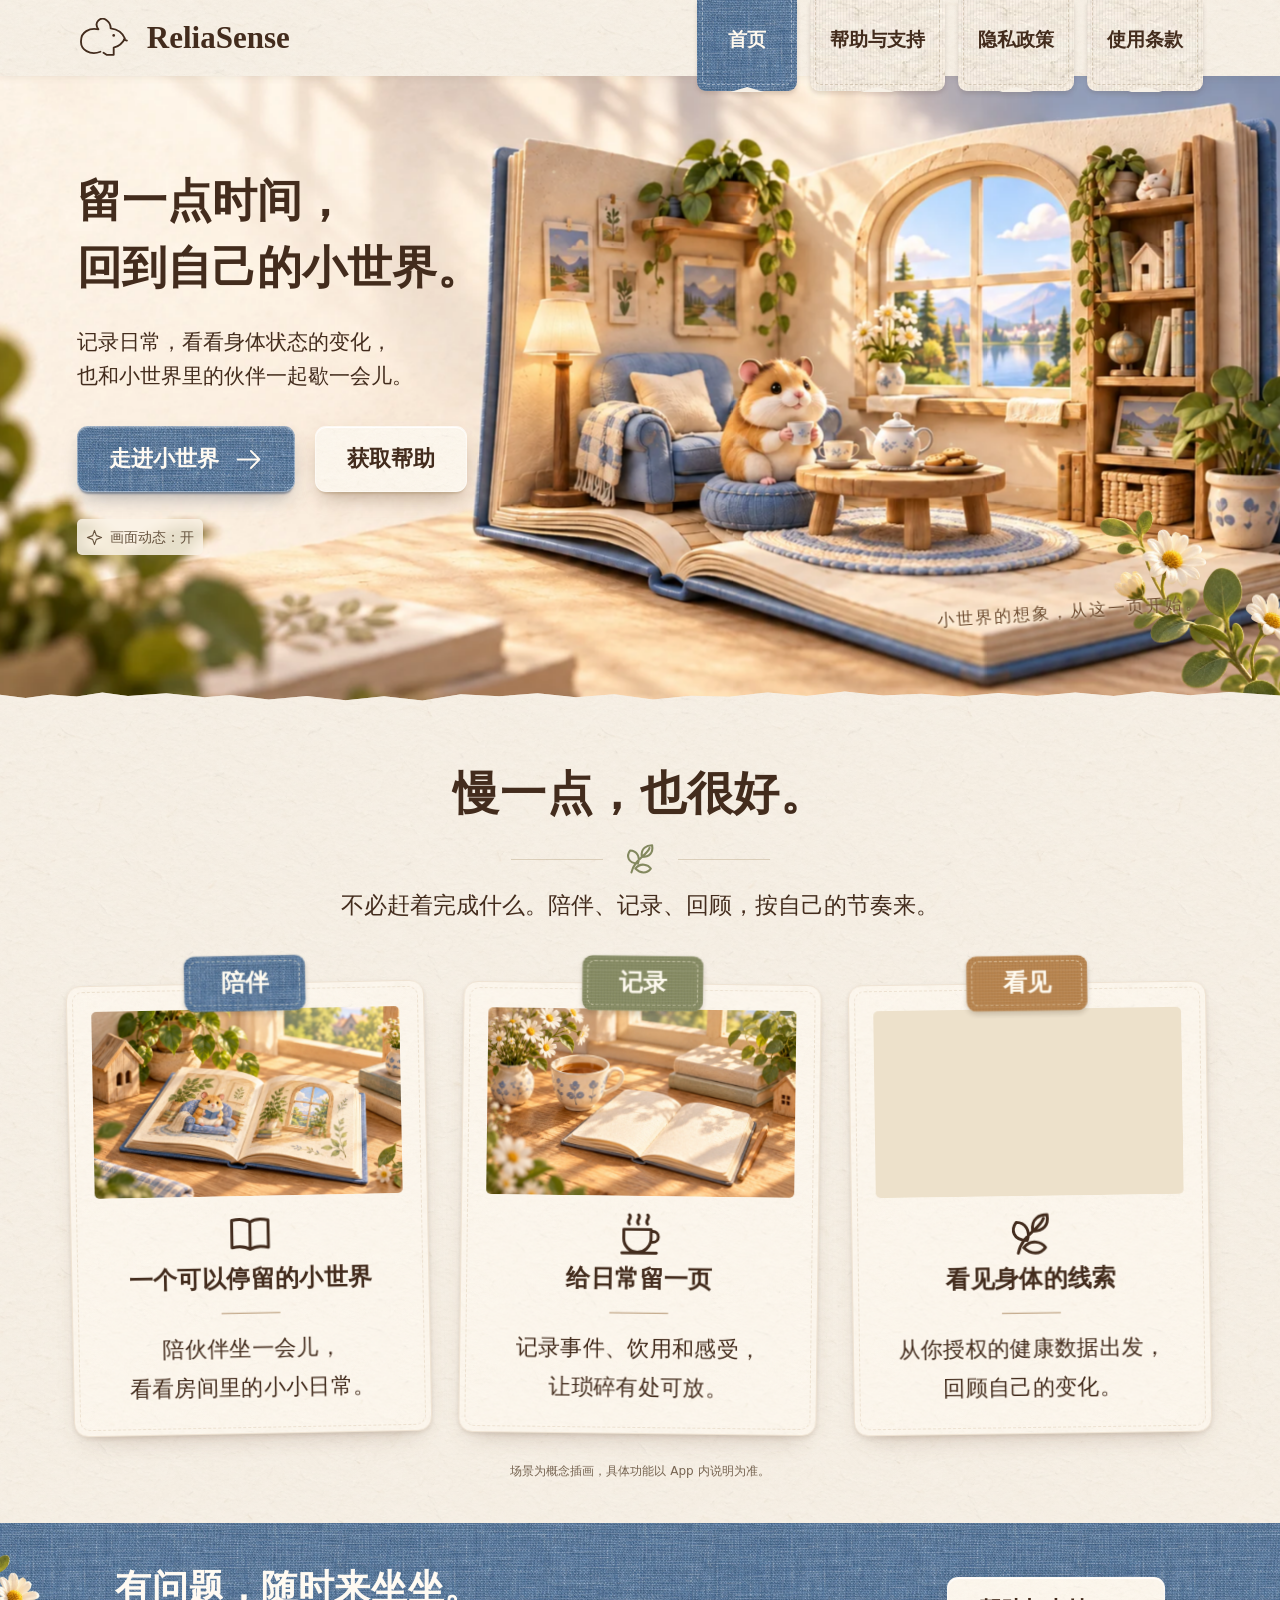
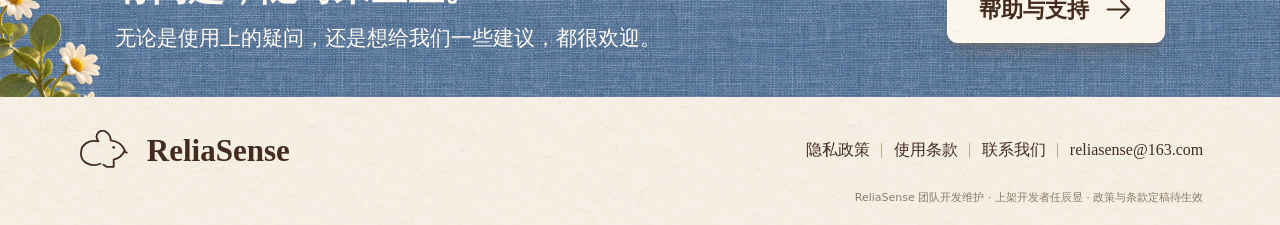
==== commit 18b08cc3: "更新隐私政策与条款生效说明" ====
--- a/index.html
+++ b/index.html
@@ -12,4 +12,4 @@
 <article class="feature-card" data-reveal style="--card-angle:-1.1deg;--reveal-delay:0ms"><div class="card-inner" data-tilt-card><span class="cloth-tab blue">陪伴</span><div class="card-art"><img src="./assets/companion.webp" width="1536" height="1024" alt="一本展开的小书，伙伴在窗边阅读" loading="lazy" decoding="async"></div><div class="card-copy"><svg class="icon " viewBox="0 0 24 24" fill="none" stroke="currentColor" stroke-width="1.6" stroke-linecap="round" stroke-linejoin="round" aria-hidden="true"><path d="M12 5c-3-2-6-2-10-1v15c4-1 7-1 10 1 3-2 6-2 10-1V4c-4-1-7-1-10 1Zm0 0v15"/></svg><h3>一个可以停留的小世界</h3><div class="tiny-rule"></div><p>陪伙伴坐一会儿，<br>看看房间里的小小日常。</p></div></div></article><article class="feature-card" data-reveal style="--card-angle:0.7deg;--reveal-delay:90ms"><div class="card-inner" data-tilt-card><span class="cloth-tab sage">记录</span><div class="card-art"><img src="./assets/journal.webp" width="1536" height="1024" alt="阳光下的茶杯、雏菊和打开的日记" loading="lazy" decoding="async"></div><div class="card-copy"><svg class="icon " viewBox="0 0 24 24" fill="none" stroke="currentColor" stroke-width="1.6" stroke-linecap="round" stroke-linejoin="round" aria-hidden="true"><path d="M3 9h15v5a7.5 7.5 0 0 1-15 0V9Zm15 1h1a3 3 0 0 1 0 6h-1M2 22h19M6 6c-2-2 2-3 0-5m5 5c-2-2 2-3 0-5m5 5c-2-2 2-3 0-5"/></svg><h3>给日常留一页</h3><div class="tiny-rule"></div><p>记录事件、饮用和感受，<br>让琐碎有处可放。</p></div></div></article><article class="feature-card" data-reveal style="--card-angle:-0.8deg;--reveal-delay:180ms"><div class="card-inner" data-tilt-card><span class="cloth-tab ochre">看见</span><div class="card-art"><img src="./assets/leaf.webp" width="1536" height="1024" alt="窗边的绿植和一张植物画" loading="lazy" decoding="async"></div><div class="card-copy"><svg class="icon " viewBox="0 0 24 24" fill="none" stroke="currentColor" stroke-width="1.6" stroke-linecap="round" stroke-linejoin="round" aria-hidden="true"><path d="M5 22C7 12 17 9 19 3M10 15C2 15 1 9 4 5c5 0 8 5 6 10Zm3-5c-1-7 4-9 8-9 1 6-2 9-8 9Zm-5 9c4-5 10-3 12 0-3 4-8 4-12 0Z"/></svg><h3>看见身体的线索</h3><div class="tiny-rule"></div><p>从你授权的健康数据出发，<br>回顾自己的变化。</p></div></div></article>
 </div><p class="illustration-note">场景为概念插画，具体功能以 App 内说明为准。</p></section>
 <section class="support-band" aria-labelledby="help-title"><img src="./assets/foreground.webp" width="1024" height="1024" alt="" aria-hidden="true" loading="lazy"><div><h2 id="help-title">有问题，随时来坐坐。</h2><p>无论是使用上的疑问，还是想给我们一些建议，都很欢迎。</p></div><a href="./support/" class="magnet ivory" ><span class="button-surface"></span><span class="button-label">帮助与支持<svg class="icon " viewBox="0 0 24 24" fill="none" stroke="currentColor" stroke-width="1.6" stroke-linecap="round" stroke-linejoin="round" aria-hidden="true"><path d="M3 12h18M14 5l7 7-7 7"/></svg></span></a></section></main>
-<footer class="site-footer"><div class="footer-inner"><a class="brand" href="./"><svg class="icon " viewBox="0 0 52 40" fill="none" stroke="currentColor" stroke-width="1.8" stroke-linecap="round" stroke-linejoin="round" aria-hidden="true"><path d="M23 33c-10 4-20-2-19-11 0-8 8-13 17-11-5-7 2-13 8-9 3 2 4 5 4 8 8 1 12 5 14 10-3 6-7 8-11 9v7h-7l-3-2"/><circle cx="36" cy="17" r="1.3" fill="currentColor" stroke="none"/><path d="m46 21 3 1"/></svg><span>ReliaSense</span></a><div class="footer-links"><a href="./privacy/">隐私政策</a><a href="./terms/">使用条款</a><a href="./support/">联系我们</a><a href="mailto:reliasense@163.com">reliasense@163.com</a></div></div><p class="preview-caption">研发：ReliaSense 团队 · 上架开发者：任辰昱 · 网站预览 · 政策草案尚未生效</p></footer><div class="cursor-halo" aria-hidden="true"></div><div class="toast" role="status" aria-live="polite" aria-atomic="true"></div></body></html>+<footer class="site-footer"><div class="footer-inner"><a class="brand" href="./"><svg class="icon " viewBox="0 0 52 40" fill="none" stroke="currentColor" stroke-width="1.8" stroke-linecap="round" stroke-linejoin="round" aria-hidden="true"><path d="M23 33c-10 4-20-2-19-11 0-8 8-13 17-11-5-7 2-13 8-9 3 2 4 5 4 8 8 1 12 5 14 10-3 6-7 8-11 9v7h-7l-3-2"/><circle cx="36" cy="17" r="1.3" fill="currentColor" stroke="none"/><path d="m46 21 3 1"/></svg><span>ReliaSense</span></a><div class="footer-links"><a href="./privacy/">隐私政策</a><a href="./terms/">使用条款</a><a href="./support/">联系我们</a><a href="mailto:reliasense@163.com">reliasense@163.com</a></div></div><p class="preview-caption">ReliaSense 团队开发维护 · 上架开发者任辰昱 · 政策与条款定稿待生效</p></footer><div class="cursor-halo" aria-hidden="true"></div><div class="toast" role="status" aria-live="polite" aria-atomic="true"></div></body></html>
